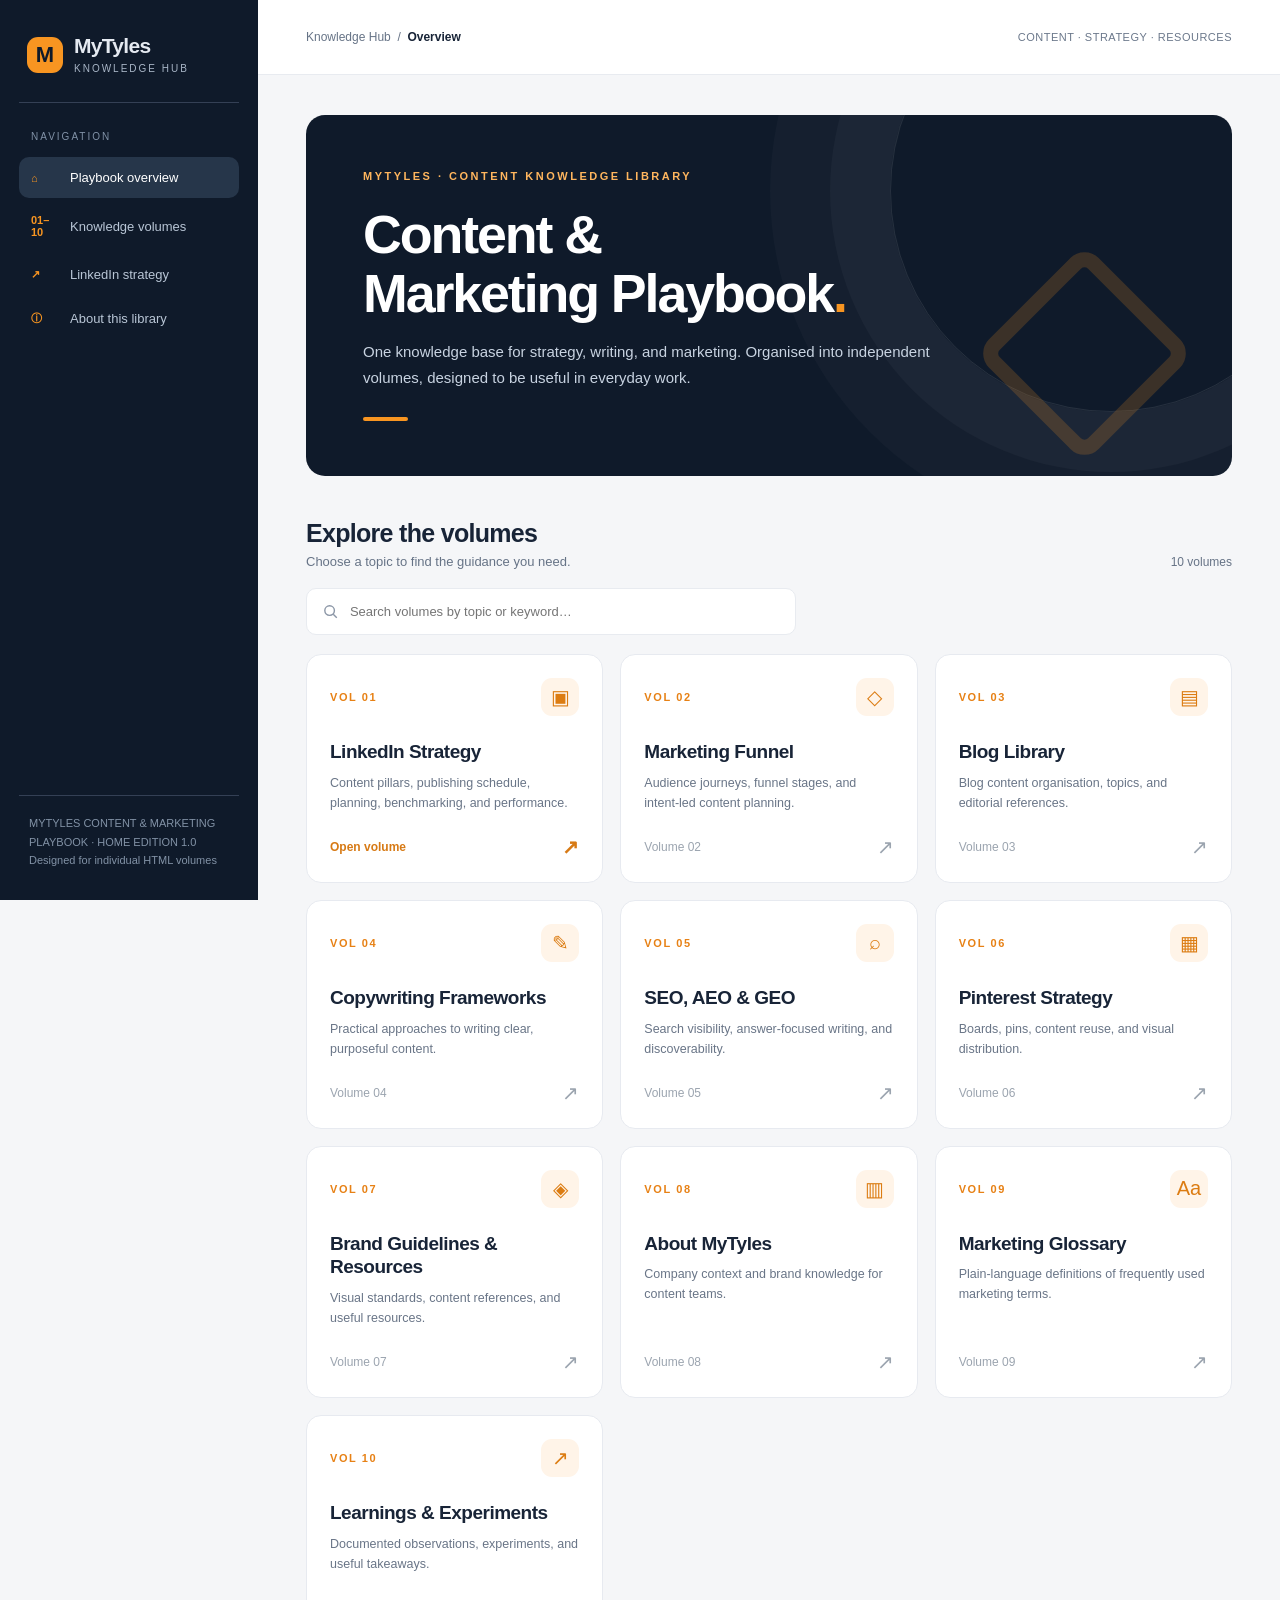
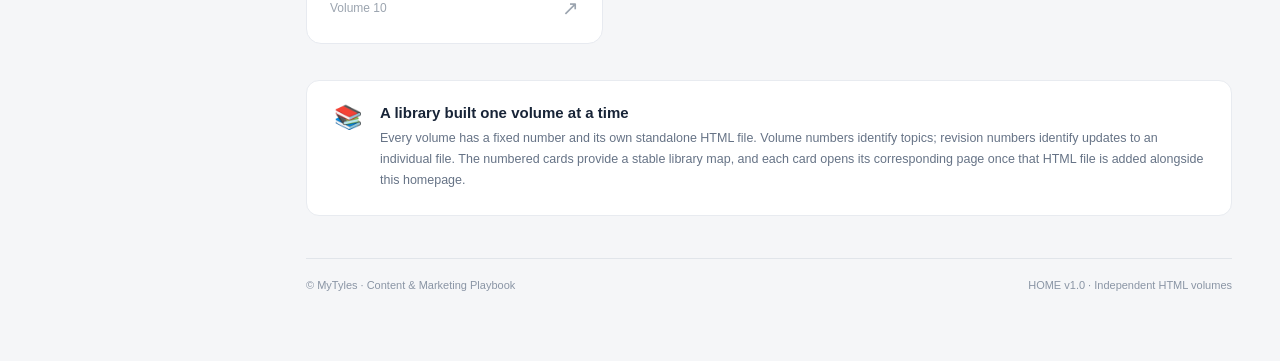
==== index.html @ 588fc7fc "Add MyTyles Playbook homepage" ====
<!doctype html>
<html lang="en"><head><meta charset="utf-8"><meta name="viewport" content="width=device-width,initial-scale=1"><meta name="theme-color" content="#0F1A2A"><title>MyTyles | Content & Marketing Playbook</title><style>
:root{--navy:#0f1a2a;--navy2:#17283d;--orange:#f89521;--ink:#182437;--muted:#667386;--line:#e8ebf0;--bg:#f5f6f8}*{box-sizing:border-box}html{scroll-behavior:smooth}body{margin:0;background:var(--bg);color:var(--ink);font-family:'Outfit','Montserrat',Inter,'Segoe UI',Arial,sans-serif}button,input{font:inherit}a{color:inherit;text-decoration:none}.shell{display:grid;grid-template-columns:258px minmax(0,1fr);min-height:100vh}.side{background:var(--navy);color:#e5eaf1;padding:30px 19px;position:sticky;top:0;height:100vh;display:flex;flex-direction:column}.brand{display:flex;gap:11px;align-items:center;padding:4px 8px 26px;border-bottom:1px solid #344055}.brandmark{width:36px;height:36px;border-radius:11px;background:var(--orange);display:grid;place-items:center;color:var(--navy);font-weight:900;font-size:22px}.brand strong{display:block;font-size:21px;letter-spacing:-.7px}.brand small{font-size:10px;color:#a8b5c6;letter-spacing:2px}.navlabel{font-size:10px;color:#8192a7;letter-spacing:2px;margin:28px 12px 12px;text-transform:uppercase}.nav a{display:flex;align-items:center;gap:11px;border-radius:10px;padding:13px 12px;color:#b9c6d6;font-size:13px;margin:3px 0}.nav a:hover,.nav a.active{background:#26364a;color:#fff}.nav .num{color:var(--orange);font-weight:800;font-size:11px;width:28px}.foot{margin-top:auto;padding:18px 10px 0;border-top:1px solid #344055;color:#8292a6;font-size:11px;line-height:1.7}.main{min-width:0}.top{height:75px;background:white;border-bottom:1px solid var(--line);display:flex;align-items:center;justify-content:space-between;padding:0 48px;gap:15px}.crumb{font-size:12px;color:var(--muted)}.crumb b{color:var(--ink)}.topright{font-size:11px;color:#6b788b;letter-spacing:.5px}.content{max-width:1300px;margin:auto;padding:40px 48px 70px}.hero{background:var(--navy);color:white;border-radius:19px;padding:55px 57px;position:relative;overflow:hidden;min-height:320px}.hero:before{content:"";position:absolute;width:440px;height:440px;border:1px solid #ffffff19;border-radius:50%;right:-100px;top:-145px;box-shadow:0 0 0 60px #ffffff08,0 0 0 120px #ffffff06}.hero:after{content:"";position:absolute;right:70px;bottom:45px;width:125px;height:125px;border:15px solid #f8952130;transform:rotate(45deg);border-radius:20px}.eyebrow{font-size:11px;letter-spacing:2.5px;color:#ffb65e;font-weight:750}.hero h1{font-size:clamp(35px,4.2vw,57px);letter-spacing:-2.1px;line-height:1.09;max-width:670px;margin:23px 0 17px;font-weight:750;position:relative;z-index:1}.hero p{color:#c8d3e1;font-size:15px;line-height:1.7;max-width:580px;margin:0;position:relative;z-index:1}.herobar{width:45px;height:4px;background:var(--orange);border-radius:3px;margin-top:27px}.sectionhead{display:flex;justify-content:space-between;align-items:end;gap:20px;margin:43px 0 19px}.sectionhead h2{font-size:25px;letter-spacing:-.7px;margin:0 0 6px}.sectionhead p{font-size:13px;color:var(--muted);margin:0}.count{font-size:12px;color:var(--muted);white-space:nowrap}.toolbar{display:flex;align-items:center;gap:12px;margin-bottom:19px}.search{display:flex;align-items:center;gap:11px;background:white;border:1px solid var(--line);border-radius:10px;padding:0 15px;max-width:490px;flex:1}.search svg{width:18px;color:#8b96a6}.search input{border:0;outline:0;width:100%;padding:15px 0;background:transparent;font-size:13px}.clear{border:0;background:none;color:#6a7585;cursor:pointer;padding:8px}.grid{display:grid;grid-template-columns:repeat(3,minmax(0,1fr));gap:17px}.tile{background:#fff;border:1px solid #e7eaf0;border-radius:15px;padding:23px;min-height:205px;display:flex;flex-direction:column;transition:transform .18s,border-color .18s,box-shadow .18s}.tile.available:hover{transform:translateY(-4px);border-color:#f8ba76;box-shadow:0 12px 30px #17283d13}.tile-top{display:flex;align-items:center;justify-content:space-between}.vol{color:#e78115;font-size:11px;letter-spacing:1.6px;font-weight:800}.glyph{width:38px;height:38px;border-radius:11px;background:#fff4e8;display:grid;place-items:center;color:#dc7c12;font-size:20px}.tile h3{font-size:19px;line-height:1.25;letter-spacing:-.5px;margin:24px 0 9px}.tile p{font-size:12.5px;color:#697587;line-height:1.6;margin:0 0 22px}.tile-bottom{margin-top:auto;display:flex;align-items:center;justify-content:space-between;color:#d77a15;font-size:12px;font-weight:700}.tile:not(.available) .tile-bottom{color:#9ba4af;font-weight:500}.tile:not(.available){cursor:default}.tile:focus-visible,.nav a:focus-visible{outline:3px solid var(--orange);outline-offset:3px}.tile-bottom span:last-child{font-size:20px}.empty{padding:36px;text-align:center;color:var(--muted);display:none}.note{margin-top:36px;background:#fff;border:1px solid var(--line);border-radius:13px;padding:23px 27px;display:flex;gap:17px;align-items:start}.noteicon{font-size:23px}.note h3{font-size:15px;margin:0 0 7px}.note p{font-size:12.5px;line-height:1.7;color:var(--muted);margin:0}.bottom{margin-top:42px;padding-top:20px;border-top:1px solid #e1e5ea;display:flex;justify-content:space-between;gap:15px;color:#8a95a5;font-size:11px}.mobiletop{display:none}@media(max-width:1050px){.grid{grid-template-columns:repeat(2,minmax(0,1fr))}.content{padding:30px}.top{padding:0 30px}}@media(max-width:720px){.shell{display:block}.side{display:none}.mobiletop{display:flex;align-items:center;gap:10px;background:var(--navy);color:#fff;padding:14px 20px}.mobiletop .brandmark{width:29px;height:29px;font-size:18px}.top{height:54px;padding:0 20px}.content{padding:20px 16px 45px}.hero{padding:34px 25px;min-height:285px}.hero h1{font-size:38px}.hero:after{right:-15px;bottom:-10px}.grid{grid-template-columns:1fr}.tile{min-height:180px}.sectionhead{margin-top:32px}.bottom{flex-direction:column}.topright{display:none}}
</style></head><body><div class="shell"><aside class="side"><div class="brand"><div class="brandmark">M</div><div><strong>MyTyles</strong><small>KNOWLEDGE HUB</small></div></div><div class="navlabel">Navigation</div><nav class="nav"><a class="active" href="index.html"><span class="num">⌂</span>Playbook overview</a><a href="#volumes"><span class="num">01–10</span>Knowledge volumes</a><a href="VOL-01_LinkedIn-Strategy.html"><span class="num">↗</span>LinkedIn strategy</a><a href="#about"><span class="num">ⓘ</span>About this library</a></nav><div class="foot">MYTYLES CONTENT & MARKETING<br>PLAYBOOK · HOME EDITION 1.0<br>Designed for individual HTML volumes</div></aside><main class="main"><div class="mobiletop"><div class="brandmark">M</div><strong>MyTyles <span style="font-weight:400;color:#aab6c5">/ Playbook</span></strong></div><header class="top"><div class="crumb">Knowledge Hub &nbsp;/&nbsp; <b>Overview</b></div><div class="topright">CONTENT · STRATEGY · RESOURCES</div></header><div class="content"><section class="hero"><div class="eyebrow">MYTYLES · CONTENT KNOWLEDGE LIBRARY</div><h1>Content &<br>Marketing Playbook<span style="color:var(--orange)">.</span></h1><p>One knowledge base for strategy, writing, and marketing. Organised into independent volumes, designed to be useful in everyday work.</p><div class="herobar"></div></section><section id="volumes"><div class="sectionhead"><div><h2>Explore the volumes</h2><p>Choose a topic to find the guidance you need.</p></div><div class="count" id="counter">10 volumes</div></div><div class="toolbar"><label class="search"><svg viewBox="0 0 24 24" fill="none" stroke="currentColor" stroke-width="2"><circle cx="10.8" cy="10.8" r="6.8"/><path d="m16 16 5 5"/></svg><input id="search" type="search" placeholder="Search volumes by topic or keyword…" aria-label="Search volumes"><button class="clear" id="clear" aria-label="Clear search" hidden>×</button></label></div><div class="grid" id="grid">
<a class="tile available" href="VOL-01_LinkedIn-Strategy.html" data-search="linkedin strategy social media content pillars calendar publishing competitor benchmarking performance"><div class="tile-top"><span class="vol">VOL 01</span><span class="glyph">▣</span></div><h3>LinkedIn Strategy</h3><p>Content pillars, publishing schedule, planning, benchmarking, and performance.</p><div class="tile-bottom"><span>Open volume</span><span>↗</span></div></a>
<article class="tile" data-search="marketing funnel tofu mofu bofu awareness consideration conversion search intent"><div class="tile-top"><span class="vol">VOL 02</span><span class="glyph">◇</span></div><h3>Marketing Funnel</h3><p>Audience journeys, funnel stages, and intent-led content planning.</p><div class="tile-bottom"><span>Volume 02</span><span>↗</span></div></article>
<article class="tile" data-search="blog library articles topics content classification editorial"><div class="tile-top"><span class="vol">VOL 03</span><span class="glyph">▤</span></div><h3>Blog Library</h3><p>Blog content organisation, topics, and editorial references.</p><div class="tile-bottom"><span>Volume 03</span><span>↗</span></div></article>
<article class="tile" data-search="copywriting frameworks writing captions hooks cta structure"><div class="tile-top"><span class="vol">VOL 04</span><span class="glyph">✎</span></div><h3>Copywriting Frameworks</h3><p>Practical approaches to writing clear, purposeful content.</p><div class="tile-bottom"><span>Volume 04</span><span>↗</span></div></article>
<article class="tile" data-search="seo aeo geo search optimisation answer engines generative search"><div class="tile-top"><span class="vol">VOL 05</span><span class="glyph">⌕</span></div><h3>SEO, AEO & GEO</h3><p>Search visibility, answer-focused writing, and discoverability.</p><div class="tile-bottom"><span>Volume 05</span><span>↗</span></div></article>
<article class="tile" data-search="pinterest strategy boards pins visual content distribution"><div class="tile-top"><span class="vol">VOL 06</span><span class="glyph">▦</span></div><h3>Pinterest Strategy</h3><p>Boards, pins, content reuse, and visual distribution.</p><div class="tile-bottom"><span>Volume 06</span><span>↗</span></div></article>
<article class="tile" data-search="brand guidelines resources colours typography assets visuals"><div class="tile-top"><span class="vol">VOL 07</span><span class="glyph">◈</span></div><h3>Brand Guidelines & Resources</h3><p>Visual standards, content references, and useful resources.</p><div class="tile-bottom"><span>Volume 07</span><span>↗</span></div></article>
<article class="tile" data-search="about mytyles company products mission experience centre"><div class="tile-top"><span class="vol">VOL 08</span><span class="glyph">▥</span></div><h3>About MyTyles</h3><p>Company context and brand knowledge for content teams.</p><div class="tile-bottom"><span>Volume 08</span><span>↗</span></div></article>
<article class="tile" data-search="marketing glossary terminology definitions terms"><div class="tile-top"><span class="vol">VOL 09</span><span class="glyph">Aa</span></div><h3>Marketing Glossary</h3><p>Plain-language definitions of frequently used marketing terms.</p><div class="tile-bottom"><span>Volume 09</span><span>↗</span></div></article>
<article class="tile" data-search="learnings experiments tests results insights iterations"><div class="tile-top"><span class="vol">VOL 10</span><span class="glyph">↗</span></div><h3>Learnings & Experiments</h3><p>Documented observations, experiments, and useful takeaways.</p><div class="tile-bottom"><span>Volume 10</span><span>↗</span></div></article>
</div><div class="empty" id="empty">No volumes match that search. Try another keyword.</div></section><section id="about" class="note"><div class="noteicon">📚</div><div><h3>A library built one volume at a time</h3><p>Every volume has a fixed number and its own standalone HTML file. Volume numbers identify topics; revision numbers identify updates to an individual file. The numbered cards provide a stable library map, and each card opens its corresponding page once that HTML file is added alongside this homepage.</p></div></section><footer class="bottom"><span>© MyTyles · Content & Marketing Playbook</span><span>HOME v1.0 · Independent HTML volumes</span></footer></div></main></div><script>const input=document.getElementById('search'),cards=[...document.querySelectorAll('.tile')],counter=document.getElementById('counter'),empty=document.getElementById('empty'),clear=document.getElementById('clear');function filter(){let q=input.value.trim().toLowerCase(),n=0;cards.forEach(c=>{let match=(c.textContent+' '+c.dataset.search).toLowerCase().includes(q);c.hidden=!match;if(match)n++});counter.textContent=n+' '+(n===1?'volume':'volumes');empty.style.display=n?'none':'block';clear.hidden=!q}input.addEventListener('input',filter);clear.addEventListener('click',()=>{input.value='';filter();input.focus()});filter();</script></body></html>
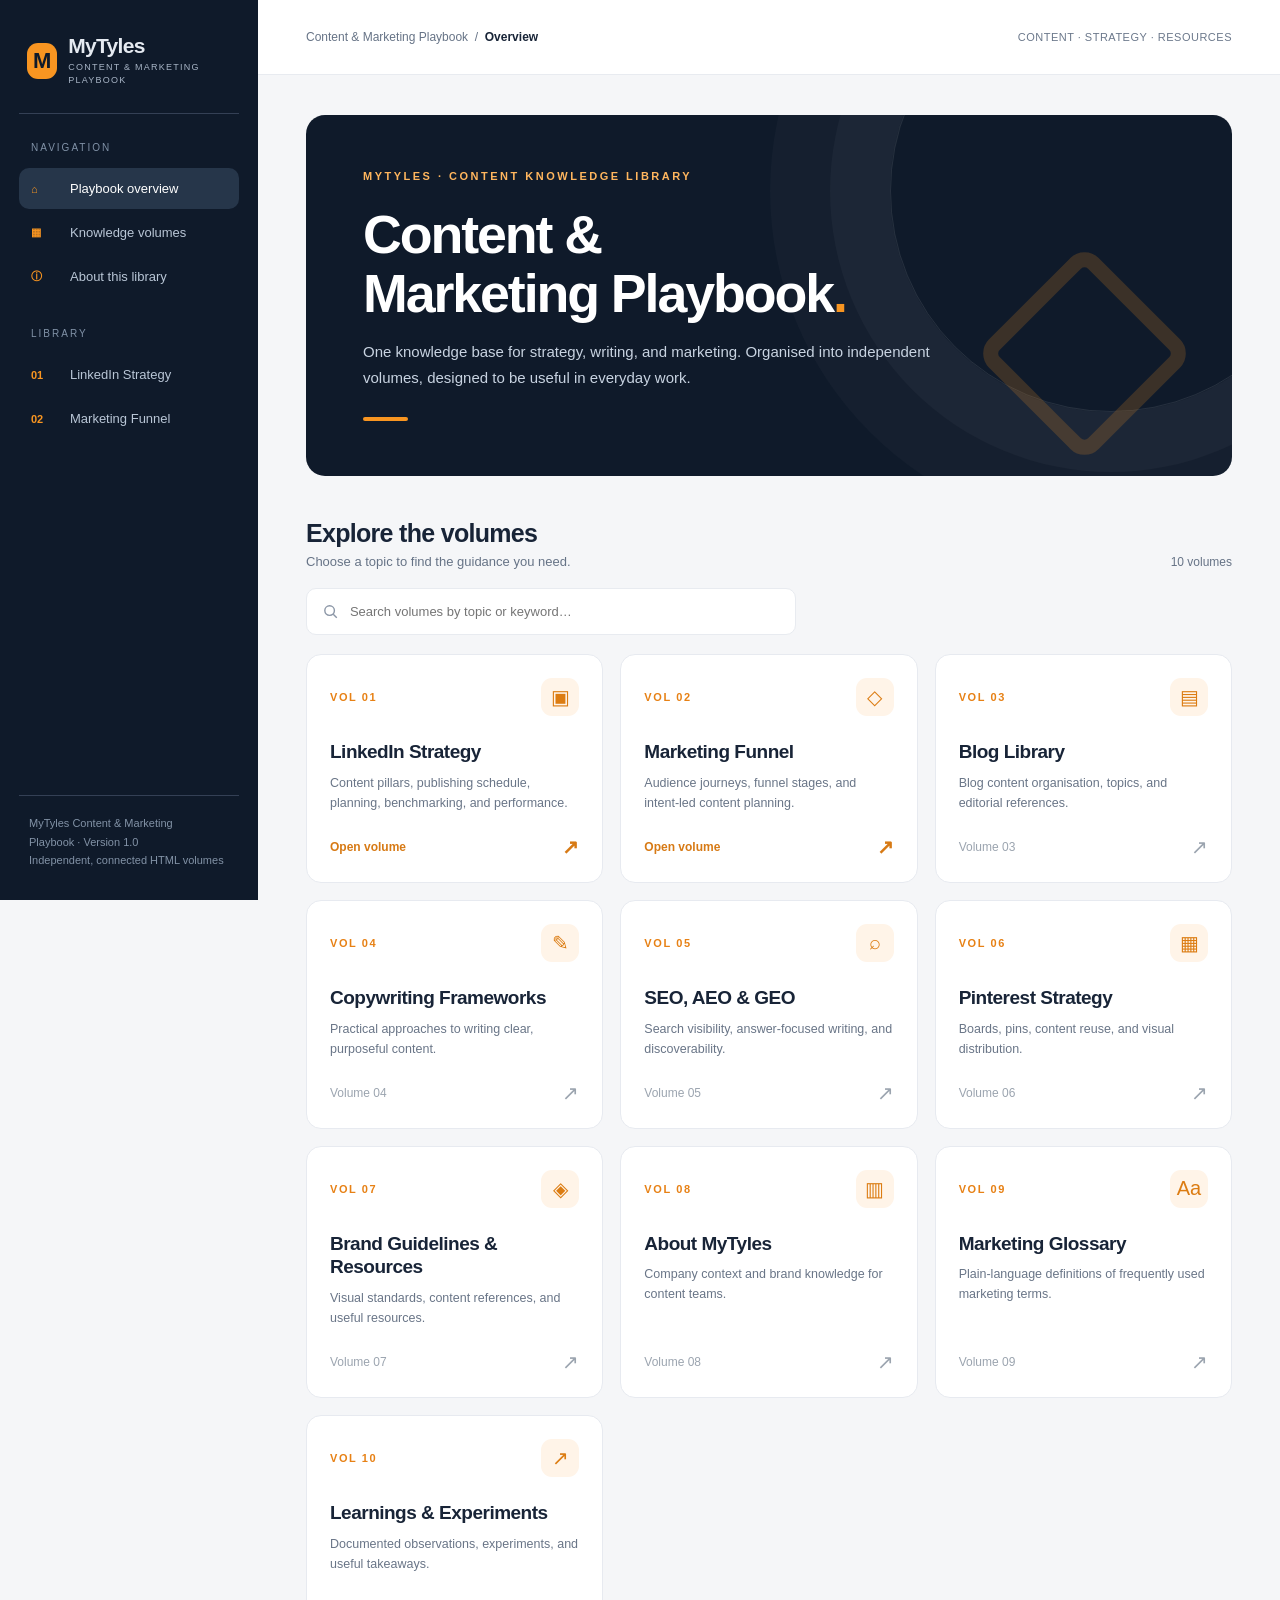
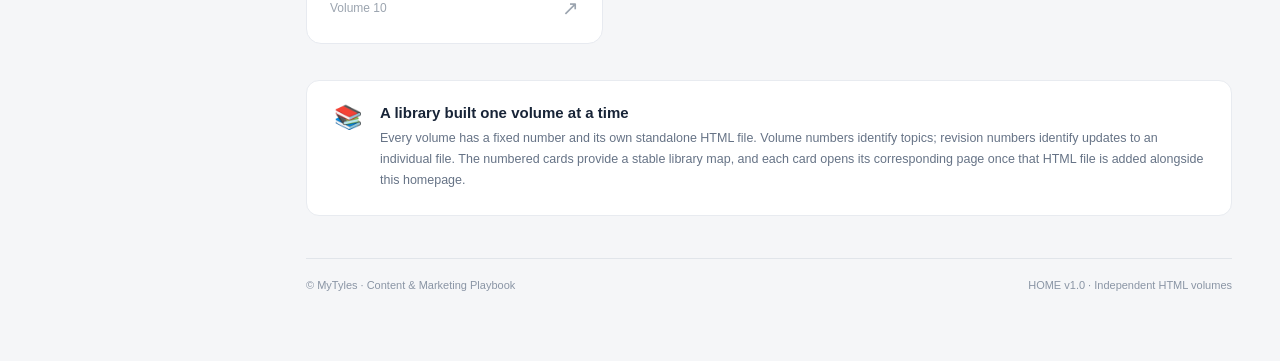
==== commit 114b5f83: "Update MyTyles homepage navigation and volume links" ====
--- a/index.html
+++ b/index.html
@@ -1,15 +1,16 @@
-<!doctype html>
-<html lang="en"><head><meta charset="utf-8"><meta name="viewport" content="width=device-width,initial-scale=1"><meta name="theme-color" content="#0F1A2A"><title>MyTyles | Content & Marketing Playbook</title><style>
-:root{--navy:#0f1a2a;--navy2:#17283d;--orange:#f89521;--ink:#182437;--muted:#667386;--line:#e8ebf0;--bg:#f5f6f8}*{box-sizing:border-box}html{scroll-behavior:smooth}body{margin:0;background:var(--bg);color:var(--ink);font-family:'Outfit','Montserrat',Inter,'Segoe UI',Arial,sans-serif}button,input{font:inherit}a{color:inherit;text-decoration:none}.shell{display:grid;grid-template-columns:258px minmax(0,1fr);min-height:100vh}.side{background:var(--navy);color:#e5eaf1;padding:30px 19px;position:sticky;top:0;height:100vh;display:flex;flex-direction:column}.brand{display:flex;gap:11px;align-items:center;padding:4px 8px 26px;border-bottom:1px solid #344055}.brandmark{width:36px;height:36px;border-radius:11px;background:var(--orange);display:grid;place-items:center;color:var(--navy);font-weight:900;font-size:22px}.brand strong{display:block;font-size:21px;letter-spacing:-.7px}.brand small{font-size:10px;color:#a8b5c6;letter-spacing:2px}.navlabel{font-size:10px;color:#8192a7;letter-spacing:2px;margin:28px 12px 12px;text-transform:uppercase}.nav a{display:flex;align-items:center;gap:11px;border-radius:10px;padding:13px 12px;color:#b9c6d6;font-size:13px;margin:3px 0}.nav a:hover,.nav a.active{background:#26364a;color:#fff}.nav .num{color:var(--orange);font-weight:800;font-size:11px;width:28px}.foot{margin-top:auto;padding:18px 10px 0;border-top:1px solid #344055;color:#8292a6;font-size:11px;line-height:1.7}.main{min-width:0}.top{height:75px;background:white;border-bottom:1px solid var(--line);display:flex;align-items:center;justify-content:space-between;padding:0 48px;gap:15px}.crumb{font-size:12px;color:var(--muted)}.crumb b{color:var(--ink)}.topright{font-size:11px;color:#6b788b;letter-spacing:.5px}.content{max-width:1300px;margin:auto;padding:40px 48px 70px}.hero{background:var(--navy);color:white;border-radius:19px;padding:55px 57px;position:relative;overflow:hidden;min-height:320px}.hero:before{content:"";position:absolute;width:440px;height:440px;border:1px solid #ffffff19;border-radius:50%;right:-100px;top:-145px;box-shadow:0 0 0 60px #ffffff08,0 0 0 120px #ffffff06}.hero:after{content:"";position:absolute;right:70px;bottom:45px;width:125px;height:125px;border:15px solid #f8952130;transform:rotate(45deg);border-radius:20px}.eyebrow{font-size:11px;letter-spacing:2.5px;color:#ffb65e;font-weight:750}.hero h1{font-size:clamp(35px,4.2vw,57px);letter-spacing:-2.1px;line-height:1.09;max-width:670px;margin:23px 0 17px;font-weight:750;position:relative;z-index:1}.hero p{color:#c8d3e1;font-size:15px;line-height:1.7;max-width:580px;margin:0;position:relative;z-index:1}.herobar{width:45px;height:4px;background:var(--orange);border-radius:3px;margin-top:27px}.sectionhead{display:flex;justify-content:space-between;align-items:end;gap:20px;margin:43px 0 19px}.sectionhead h2{font-size:25px;letter-spacing:-.7px;margin:0 0 6px}.sectionhead p{font-size:13px;color:var(--muted);margin:0}.count{font-size:12px;color:var(--muted);white-space:nowrap}.toolbar{display:flex;align-items:center;gap:12px;margin-bottom:19px}.search{display:flex;align-items:center;gap:11px;background:white;border:1px solid var(--line);border-radius:10px;padding:0 15px;max-width:490px;flex:1}.search svg{width:18px;color:#8b96a6}.search input{border:0;outline:0;width:100%;padding:15px 0;background:transparent;font-size:13px}.clear{border:0;background:none;color:#6a7585;cursor:pointer;padding:8px}.grid{display:grid;grid-template-columns:repeat(3,minmax(0,1fr));gap:17px}.tile{background:#fff;border:1px solid #e7eaf0;border-radius:15px;padding:23px;min-height:205px;display:flex;flex-direction:column;transition:transform .18s,border-color .18s,box-shadow .18s}.tile.available:hover{transform:translateY(-4px);border-color:#f8ba76;box-shadow:0 12px 30px #17283d13}.tile-top{display:flex;align-items:center;justify-content:space-between}.vol{color:#e78115;font-size:11px;letter-spacing:1.6px;font-weight:800}.glyph{width:38px;height:38px;border-radius:11px;background:#fff4e8;display:grid;place-items:center;color:#dc7c12;font-size:20px}.tile h3{font-size:19px;line-height:1.25;letter-spacing:-.5px;margin:24px 0 9px}.tile p{font-size:12.5px;color:#697587;line-height:1.6;margin:0 0 22px}.tile-bottom{margin-top:auto;display:flex;align-items:center;justify-content:space-between;color:#d77a15;font-size:12px;font-weight:700}.tile:not(.available) .tile-bottom{color:#9ba4af;font-weight:500}.tile:not(.available){cursor:default}.tile:focus-visible,.nav a:focus-visible{outline:3px solid var(--orange);outline-offset:3px}.tile-bottom span:last-child{font-size:20px}.empty{padding:36px;text-align:center;color:var(--muted);display:none}.note{margin-top:36px;background:#fff;border:1px solid var(--line);border-radius:13px;padding:23px 27px;display:flex;gap:17px;align-items:start}.noteicon{font-size:23px}.note h3{font-size:15px;margin:0 0 7px}.note p{font-size:12.5px;line-height:1.7;color:var(--muted);margin:0}.bottom{margin-top:42px;padding-top:20px;border-top:1px solid #e1e5ea;display:flex;justify-content:space-between;gap:15px;color:#8a95a5;font-size:11px}.mobiletop{display:none}@media(max-width:1050px){.grid{grid-template-columns:repeat(2,minmax(0,1fr))}.content{padding:30px}.top{padding:0 30px}}@media(max-width:720px){.shell{display:block}.side{display:none}.mobiletop{display:flex;align-items:center;gap:10px;background:var(--navy);color:#fff;padding:14px 20px}.mobiletop .brandmark{width:29px;height:29px;font-size:18px}.top{height:54px;padding:0 20px}.content{padding:20px 16px 45px}.hero{padding:34px 25px;min-height:285px}.hero h1{font-size:38px}.hero:after{right:-15px;bottom:-10px}.grid{grid-template-columns:1fr}.tile{min-height:180px}.sectionhead{margin-top:32px}.bottom{flex-direction:column}.topright{display:none}}
-</style></head><body><div class="shell"><aside class="side"><div class="brand"><div class="brandmark">M</div><div><strong>MyTyles</strong><small>KNOWLEDGE HUB</small></div></div><div class="navlabel">Navigation</div><nav class="nav"><a class="active" href="index.html"><span class="num">⌂</span>Playbook overview</a><a href="#volumes"><span class="num">01–10</span>Knowledge volumes</a><a href="VOL-01_LinkedIn-Strategy.html"><span class="num">↗</span>LinkedIn strategy</a><a href="#about"><span class="num">ⓘ</span>About this library</a></nav><div class="foot">MYTYLES CONTENT & MARKETING<br>PLAYBOOK · HOME EDITION 1.0<br>Designed for individual HTML volumes</div></aside><main class="main"><div class="mobiletop"><div class="brandmark">M</div><strong>MyTyles <span style="font-weight:400;color:#aab6c5">/ Playbook</span></strong></div><header class="top"><div class="crumb">Knowledge Hub &nbsp;/&nbsp; <b>Overview</b></div><div class="topright">CONTENT · STRATEGY · RESOURCES</div></header><div class="content"><section class="hero"><div class="eyebrow">MYTYLES · CONTENT KNOWLEDGE LIBRARY</div><h1>Content &<br>Marketing Playbook<span style="color:var(--orange)">.</span></h1><p>One knowledge base for strategy, writing, and marketing. Organised into independent volumes, designed to be useful in everyday work.</p><div class="herobar"></div></section><section id="volumes"><div class="sectionhead"><div><h2>Explore the volumes</h2><p>Choose a topic to find the guidance you need.</p></div><div class="count" id="counter">10 volumes</div></div><div class="toolbar"><label class="search"><svg viewBox="0 0 24 24" fill="none" stroke="currentColor" stroke-width="2"><circle cx="10.8" cy="10.8" r="6.8"/><path d="m16 16 5 5"/></svg><input id="search" type="search" placeholder="Search volumes by topic or keyword…" aria-label="Search volumes"><button class="clear" id="clear" aria-label="Clear search" hidden>×</button></label></div><div class="grid" id="grid">
-<a class="tile available" href="VOL-01_LinkedIn-Strategy.html" data-search="linkedin strategy social media content pillars calendar publishing competitor benchmarking performance"><div class="tile-top"><span class="vol">VOL 01</span><span class="glyph">▣</span></div><h3>LinkedIn Strategy</h3><p>Content pillars, publishing schedule, planning, benchmarking, and performance.</p><div class="tile-bottom"><span>Open volume</span><span>↗</span></div></a>
-<article class="tile" data-search="marketing funnel tofu mofu bofu awareness consideration conversion search intent"><div class="tile-top"><span class="vol">VOL 02</span><span class="glyph">◇</span></div><h3>Marketing Funnel</h3><p>Audience journeys, funnel stages, and intent-led content planning.</p><div class="tile-bottom"><span>Volume 02</span><span>↗</span></div></article>
+<!DOCTYPE html>
+
+<html lang="en"><head><meta charset="utf-8"/><meta content="width=device-width,initial-scale=1" name="viewport"/><meta content="#0F1A2A" name="theme-color"/><title>MyTyles | Content &amp; Marketing Playbook</title><style>
+:root{--navy:#0f1a2a;--navy2:#17283d;--orange:#f89521;--ink:#182437;--muted:#667386;--line:#e8ebf0;--bg:#f5f6f8}*{box-sizing:border-box}html{scroll-behavior:smooth}body{margin:0;background:var(--bg);color:var(--ink);font-family:'Outfit','Montserrat',Inter,'Segoe UI',Arial,sans-serif}button,input{font:inherit}a{color:inherit;text-decoration:none}.shell{display:grid;grid-template-columns:258px minmax(0,1fr);min-height:100vh}.side{background:var(--navy);color:#e5eaf1;padding:30px 19px;position:sticky;top:0;height:100vh;display:flex;flex-direction:column}.brand{display:flex;gap:11px;align-items:center;padding:4px 8px 26px;border-bottom:1px solid #344055}.brandmark{width:36px;height:36px;border-radius:11px;background:var(--orange);display:grid;place-items:center;color:var(--navy);font-weight:900;font-size:22px}.brand strong{display:block;font-size:21px;letter-spacing:-.7px}.brand small{font-size:9px;color:#a8b5c6;letter-spacing:1.25px;line-height:1.45;display:block;margin-top:3px}.navlabel{font-size:10px;color:#8192a7;letter-spacing:2px;margin:28px 12px 12px;text-transform:uppercase}.nav a{display:flex;align-items:center;gap:11px;border-radius:10px;padding:13px 12px;color:#b9c6d6;font-size:13px;margin:3px 0}.nav a:hover,.nav a.active{background:#26364a;color:#fff}.nav .num{color:var(--orange);font-weight:800;font-size:11px;width:28px}.foot{margin-top:auto;padding:18px 10px 0;border-top:1px solid #344055;color:#8292a6;font-size:11px;line-height:1.7}.main{min-width:0}.top{height:75px;background:white;border-bottom:1px solid var(--line);display:flex;align-items:center;justify-content:space-between;padding:0 48px;gap:15px}.crumb{font-size:12px;color:var(--muted)}.crumb b{color:var(--ink)}.topright{font-size:11px;color:#6b788b;letter-spacing:.5px}.content{max-width:1300px;margin:auto;padding:40px 48px 70px}.hero{background:var(--navy);color:white;border-radius:19px;padding:55px 57px;position:relative;overflow:hidden;min-height:320px}.hero:before{content:"";position:absolute;width:440px;height:440px;border:1px solid #ffffff19;border-radius:50%;right:-100px;top:-145px;box-shadow:0 0 0 60px #ffffff08,0 0 0 120px #ffffff06}.hero:after{content:"";position:absolute;right:70px;bottom:45px;width:125px;height:125px;border:15px solid #f8952130;transform:rotate(45deg);border-radius:20px}.eyebrow{font-size:11px;letter-spacing:2.5px;color:#ffb65e;font-weight:750}.hero h1{font-size:clamp(35px,4.2vw,57px);letter-spacing:-2.1px;line-height:1.09;max-width:670px;margin:23px 0 17px;font-weight:750;position:relative;z-index:1}.hero p{color:#c8d3e1;font-size:15px;line-height:1.7;max-width:580px;margin:0;position:relative;z-index:1}.herobar{width:45px;height:4px;background:var(--orange);border-radius:3px;margin-top:27px}.sectionhead{display:flex;justify-content:space-between;align-items:end;gap:20px;margin:43px 0 19px}.sectionhead h2{font-size:25px;letter-spacing:-.7px;margin:0 0 6px}.sectionhead p{font-size:13px;color:var(--muted);margin:0}.count{font-size:12px;color:var(--muted);white-space:nowrap}.toolbar{display:flex;align-items:center;gap:12px;margin-bottom:19px}.search{display:flex;align-items:center;gap:11px;background:white;border:1px solid var(--line);border-radius:10px;padding:0 15px;max-width:490px;flex:1}.search svg{width:18px;color:#8b96a6}.search input{border:0;outline:0;width:100%;padding:15px 0;background:transparent;font-size:13px}.clear{border:0;background:none;color:#6a7585;cursor:pointer;padding:8px}.grid{display:grid;grid-template-columns:repeat(3,minmax(0,1fr));gap:17px}.tile{background:#fff;border:1px solid #e7eaf0;border-radius:15px;padding:23px;min-height:205px;display:flex;flex-direction:column;transition:transform .18s,border-color .18s,box-shadow .18s}.tile.available:hover{transform:translateY(-4px);border-color:#f8ba76;box-shadow:0 12px 30px #17283d13}.tile-top{display:flex;align-items:center;justify-content:space-between}.vol{color:#e78115;font-size:11px;letter-spacing:1.6px;font-weight:800}.glyph{width:38px;height:38px;border-radius:11px;background:#fff4e8;display:grid;place-items:center;color:#dc7c12;font-size:20px}.tile h3{font-size:19px;line-height:1.25;letter-spacing:-.5px;margin:24px 0 9px}.tile p{font-size:12.5px;color:#697587;line-height:1.6;margin:0 0 22px}.tile-bottom{margin-top:auto;display:flex;align-items:center;justify-content:space-between;color:#d77a15;font-size:12px;font-weight:700}.tile:not(.available) .tile-bottom{color:#9ba4af;font-weight:500}.tile:not(.available){cursor:default}.tile:focus-visible,.nav a:focus-visible{outline:3px solid var(--orange);outline-offset:3px}.tile-bottom span:last-child{font-size:20px}.empty{padding:36px;text-align:center;color:var(--muted);display:none}.note{margin-top:36px;background:#fff;border:1px solid var(--line);border-radius:13px;padding:23px 27px;display:flex;gap:17px;align-items:start}.noteicon{font-size:23px}.note h3{font-size:15px;margin:0 0 7px}.note p{font-size:12.5px;line-height:1.7;color:var(--muted);margin:0}.bottom{margin-top:42px;padding-top:20px;border-top:1px solid #e1e5ea;display:flex;justify-content:space-between;gap:15px;color:#8a95a5;font-size:11px}.mobiletop{display:none}@media(max-width:1050px){.grid{grid-template-columns:repeat(2,minmax(0,1fr))}.content{padding:30px}.top{padding:0 30px}}@media(max-width:720px){.shell{display:block}.side{display:none}.mobiletop{display:flex;align-items:center;gap:10px;background:var(--navy);color:#fff;padding:14px 20px}.mobiletop .brandmark{width:29px;height:29px;font-size:18px}.top{height:54px;padding:0 20px}.content{padding:20px 16px 45px}.hero{padding:34px 25px;min-height:285px}.hero h1{font-size:38px}.hero:after{right:-15px;bottom:-10px}.grid{grid-template-columns:1fr}.tile{min-height:180px}.sectionhead{margin-top:32px}.bottom{flex-direction:column}.topright{display:none}}
+</style></head><body><div class="shell"><aside class="side"><div class="brand"><div class="brandmark">M</div><div><strong>MyTyles</strong><small>CONTENT &amp; MARKETING PLAYBOOK</small></div></div><div class="navlabel">Navigation</div><nav class="nav"><a class="active" href="index.html"><span class="num">⌂</span>Playbook overview</a><a href="#volumes"><span class="num">▦</span>Knowledge volumes</a><a href="#about"><span class="num">ⓘ</span>About this library</a></nav><div class="navlabel">Library</div><nav class="nav" aria-label="Available volumes"><a href="VOL-01_LinkedIn-Strategy.html"><span class="num">01</span>LinkedIn Strategy</a><a href="VOL-02_Marketing-Funnel.html"><span class="num">02</span>Marketing Funnel</a></nav><div class="foot">MyTyles Content &amp; Marketing<br/>Playbook · Version 1.0<br/>Independent, connected HTML volumes</div></aside><main class="main"><div class="mobiletop"><div class="brandmark">M</div><strong>MyTyles <span style="font-weight:400;color:#aab6c5">/ Playbook</span></strong></div><header class="top"><div class="crumb">Content &amp; Marketing Playbook  /  <b>Overview</b></div><div class="topright">CONTENT · STRATEGY · RESOURCES</div></header><div class="content"><section class="hero"><div class="eyebrow">MYTYLES · CONTENT KNOWLEDGE LIBRARY</div><h1>Content &amp;<br/>Marketing Playbook<span style="color:var(--orange)">.</span></h1><p>One knowledge base for strategy, writing, and marketing. Organised into independent volumes, designed to be useful in everyday work.</p><div class="herobar"></div></section><section id="volumes"><div class="sectionhead"><div><h2>Explore the volumes</h2><p>Choose a topic to find the guidance you need.</p></div><div class="count" id="counter">10 volumes</div></div><div class="toolbar"><label class="search"><svg fill="none" stroke="currentColor" stroke-width="2" viewbox="0 0 24 24"><circle cx="10.8" cy="10.8" r="6.8"></circle><path d="m16 16 5 5"></path></svg><input aria-label="Search volumes" id="search" placeholder="Search volumes by topic or keyword…" type="search"/><button aria-label="Clear search" class="clear" hidden="" id="clear">×</button></label></div><div class="grid" id="grid">
+<a class="tile available" data-search="linkedin strategy social media content pillars calendar publishing competitor benchmarking performance" href="VOL-01_LinkedIn-Strategy.html"><div class="tile-top"><span class="vol">VOL 01</span><span class="glyph">▣</span></div><h3>LinkedIn Strategy</h3><p>Content pillars, publishing schedule, planning, benchmarking, and performance.</p><div class="tile-bottom"><span>Open volume</span><span>↗</span></div></a>
+<a aria-label="Open VOL 02 Marketing Funnel" class="tile available" data-search="marketing funnel tofu mofu bofu awareness consideration conversion search intent" href="VOL-02_Marketing-Funnel.html"><div class="tile-top"><span class="vol">VOL 02</span><span class="glyph">◇</span></div><h3>Marketing Funnel</h3><p>Audience journeys, funnel stages, and intent-led content planning.</p><div class="tile-bottom"><span>Open volume</span><span>↗</span></div></a>
 <article class="tile" data-search="blog library articles topics content classification editorial"><div class="tile-top"><span class="vol">VOL 03</span><span class="glyph">▤</span></div><h3>Blog Library</h3><p>Blog content organisation, topics, and editorial references.</p><div class="tile-bottom"><span>Volume 03</span><span>↗</span></div></article>
 <article class="tile" data-search="copywriting frameworks writing captions hooks cta structure"><div class="tile-top"><span class="vol">VOL 04</span><span class="glyph">✎</span></div><h3>Copywriting Frameworks</h3><p>Practical approaches to writing clear, purposeful content.</p><div class="tile-bottom"><span>Volume 04</span><span>↗</span></div></article>
-<article class="tile" data-search="seo aeo geo search optimisation answer engines generative search"><div class="tile-top"><span class="vol">VOL 05</span><span class="glyph">⌕</span></div><h3>SEO, AEO & GEO</h3><p>Search visibility, answer-focused writing, and discoverability.</p><div class="tile-bottom"><span>Volume 05</span><span>↗</span></div></article>
+<article class="tile" data-search="seo aeo geo search optimisation answer engines generative search"><div class="tile-top"><span class="vol">VOL 05</span><span class="glyph">⌕</span></div><h3>SEO, AEO &amp; GEO</h3><p>Search visibility, answer-focused writing, and discoverability.</p><div class="tile-bottom"><span>Volume 05</span><span>↗</span></div></article>
 <article class="tile" data-search="pinterest strategy boards pins visual content distribution"><div class="tile-top"><span class="vol">VOL 06</span><span class="glyph">▦</span></div><h3>Pinterest Strategy</h3><p>Boards, pins, content reuse, and visual distribution.</p><div class="tile-bottom"><span>Volume 06</span><span>↗</span></div></article>
-<article class="tile" data-search="brand guidelines resources colours typography assets visuals"><div class="tile-top"><span class="vol">VOL 07</span><span class="glyph">◈</span></div><h3>Brand Guidelines & Resources</h3><p>Visual standards, content references, and useful resources.</p><div class="tile-bottom"><span>Volume 07</span><span>↗</span></div></article>
+<article class="tile" data-search="brand guidelines resources colours typography assets visuals"><div class="tile-top"><span class="vol">VOL 07</span><span class="glyph">◈</span></div><h3>Brand Guidelines &amp; Resources</h3><p>Visual standards, content references, and useful resources.</p><div class="tile-bottom"><span>Volume 07</span><span>↗</span></div></article>
 <article class="tile" data-search="about mytyles company products mission experience centre"><div class="tile-top"><span class="vol">VOL 08</span><span class="glyph">▥</span></div><h3>About MyTyles</h3><p>Company context and brand knowledge for content teams.</p><div class="tile-bottom"><span>Volume 08</span><span>↗</span></div></article>
 <article class="tile" data-search="marketing glossary terminology definitions terms"><div class="tile-top"><span class="vol">VOL 09</span><span class="glyph">Aa</span></div><h3>Marketing Glossary</h3><p>Plain-language definitions of frequently used marketing terms.</p><div class="tile-bottom"><span>Volume 09</span><span>↗</span></div></article>
-<article class="tile" data-search="learnings experiments tests results insights iterations"><div class="tile-top"><span class="vol">VOL 10</span><span class="glyph">↗</span></div><h3>Learnings & Experiments</h3><p>Documented observations, experiments, and useful takeaways.</p><div class="tile-bottom"><span>Volume 10</span><span>↗</span></div></article>
-</div><div class="empty" id="empty">No volumes match that search. Try another keyword.</div></section><section id="about" class="note"><div class="noteicon">📚</div><div><h3>A library built one volume at a time</h3><p>Every volume has a fixed number and its own standalone HTML file. Volume numbers identify topics; revision numbers identify updates to an individual file. The numbered cards provide a stable library map, and each card opens its corresponding page once that HTML file is added alongside this homepage.</p></div></section><footer class="bottom"><span>© MyTyles · Content & Marketing Playbook</span><span>HOME v1.0 · Independent HTML volumes</span></footer></div></main></div><script>const input=document.getElementById('search'),cards=[...document.querySelectorAll('.tile')],counter=document.getElementById('counter'),empty=document.getElementById('empty'),clear=document.getElementById('clear');function filter(){let q=input.value.trim().toLowerCase(),n=0;cards.forEach(c=>{let match=(c.textContent+' '+c.dataset.search).toLowerCase().includes(q);c.hidden=!match;if(match)n++});counter.textContent=n+' '+(n===1?'volume':'volumes');empty.style.display=n?'none':'block';clear.hidden=!q}input.addEventListener('input',filter);clear.addEventListener('click',()=>{input.value='';filter();input.focus()});filter();</script></body></html>
+<article class="tile" data-search="learnings experiments tests results insights iterations"><div class="tile-top"><span class="vol">VOL 10</span><span class="glyph">↗</span></div><h3>Learnings &amp; Experiments</h3><p>Documented observations, experiments, and useful takeaways.</p><div class="tile-bottom"><span>Volume 10</span><span>↗</span></div></article>
+</div><div class="empty" id="empty">No volumes match that search. Try another keyword.</div></section><section class="note" id="about"><div class="noteicon">📚</div><div><h3>A library built one volume at a time</h3><p>Every volume has a fixed number and its own standalone HTML file. Volume numbers identify topics; revision numbers identify updates to an individual file. The numbered cards provide a stable library map, and each card opens its corresponding page once that HTML file is added alongside this homepage.</p></div></section><footer class="bottom"><span>© MyTyles · Content &amp; Marketing Playbook</span><span>HOME v1.0 · Independent HTML volumes</span></footer></div></main></div><script>const input=document.getElementById('search'),cards=[...document.querySelectorAll('.tile')],counter=document.getElementById('counter'),empty=document.getElementById('empty'),clear=document.getElementById('clear');function filter(){let q=input.value.trim().toLowerCase(),n=0;cards.forEach(c=>{let match=(c.textContent+' '+c.dataset.search).toLowerCase().includes(q);c.hidden=!match;if(match)n++});counter.textContent=n+' '+(n===1?'volume':'volumes');empty.style.display=n?'none':'block';clear.hidden=!q}input.addEventListener('input',filter);clear.addEventListener('click',()=>{input.value='';filter();input.focus()});filter();</script></body></html>
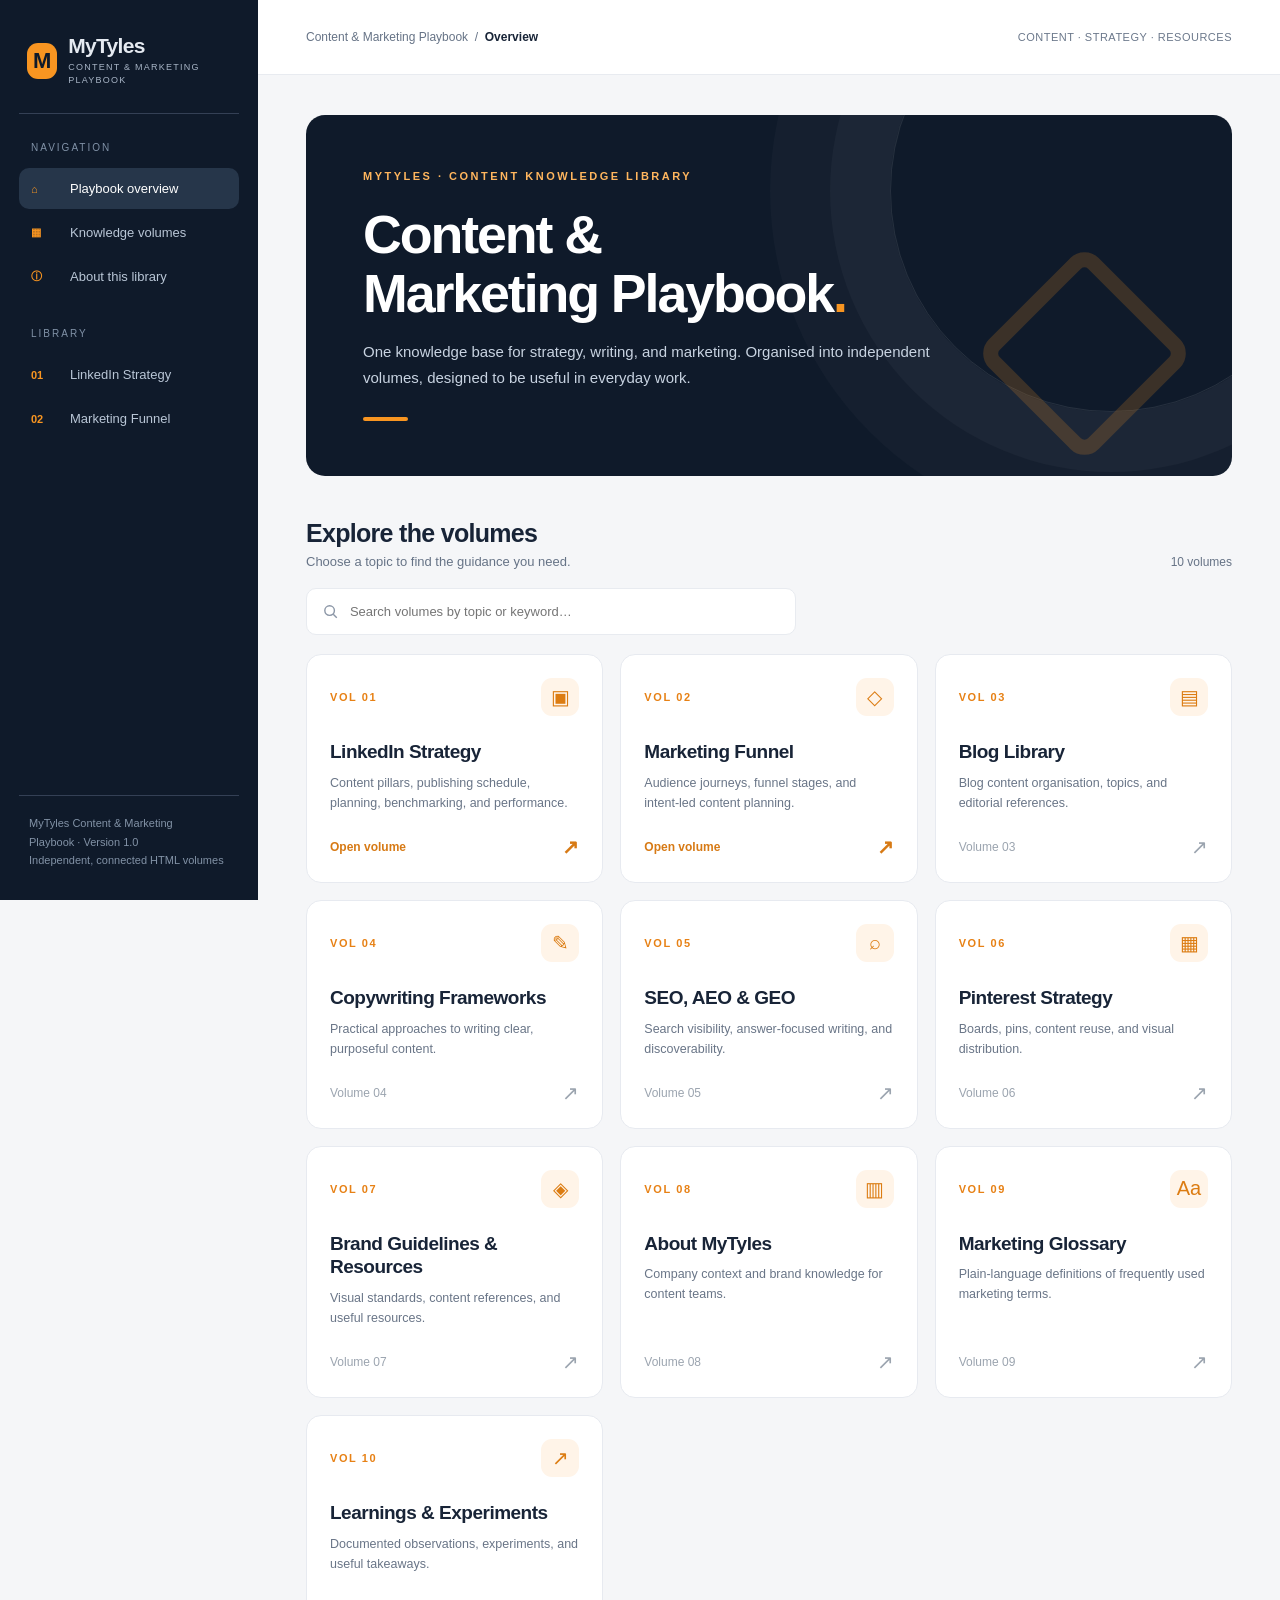
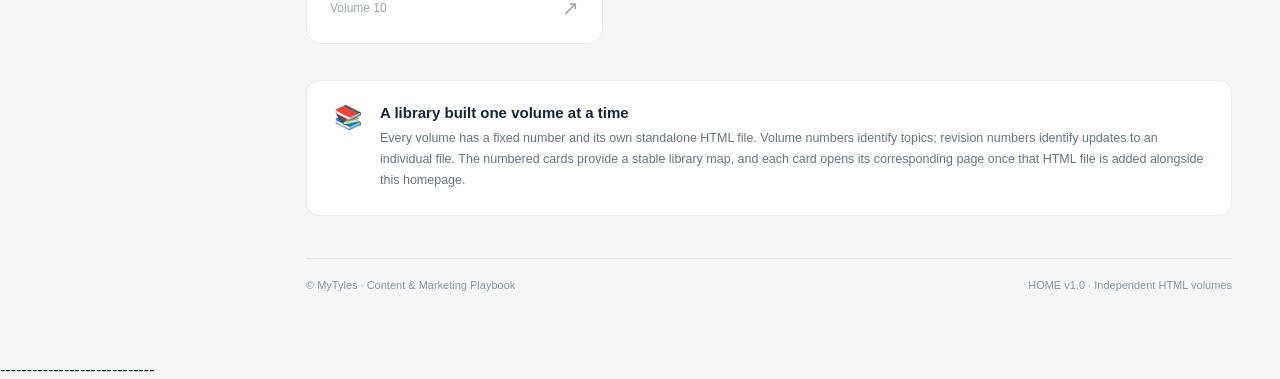
==== commit ff9cf2e7: "Trigger GitHub Pages deployment" ====
--- a/index.html
+++ b/index.html
@@ -14,3 +14,4 @@
 <article class="tile" data-search="marketing glossary terminology definitions terms"><div class="tile-top"><span class="vol">VOL 09</span><span class="glyph">Aa</span></div><h3>Marketing Glossary</h3><p>Plain-language definitions of frequently used marketing terms.</p><div class="tile-bottom"><span>Volume 09</span><span>↗</span></div></article>
 <article class="tile" data-search="learnings experiments tests results insights iterations"><div class="tile-top"><span class="vol">VOL 10</span><span class="glyph">↗</span></div><h3>Learnings &amp; Experiments</h3><p>Documented observations, experiments, and useful takeaways.</p><div class="tile-bottom"><span>Volume 10</span><span>↗</span></div></article>
 </div><div class="empty" id="empty">No volumes match that search. Try another keyword.</div></section><section class="note" id="about"><div class="noteicon">📚</div><div><h3>A library built one volume at a time</h3><p>Every volume has a fixed number and its own standalone HTML file. Volume numbers identify topics; revision numbers identify updates to an individual file. The numbered cards provide a stable library map, and each card opens its corresponding page once that HTML file is added alongside this homepage.</p></div></section><footer class="bottom"><span>© MyTyles · Content &amp; Marketing Playbook</span><span>HOME v1.0 · Independent HTML volumes</span></footer></div></main></div><script>const input=document.getElementById('search'),cards=[...document.querySelectorAll('.tile')],counter=document.getElementById('counter'),empty=document.getElementById('empty'),clear=document.getElementById('clear');function filter(){let q=input.value.trim().toLowerCase(),n=0;cards.forEach(c=>{let match=(c.textContent+' '+c.dataset.search).toLowerCase().includes(q);c.hidden=!match;if(match)n++});counter.textContent=n+' '+(n===1?'volume':'volumes');empty.style.display=n?'none':'block';clear.hidden=!q}input.addEventListener('input',filter);clear.addEventListener('click',()=>{input.value='';filter();input.focus()});filter();</script></body></html>
+-----------------------------
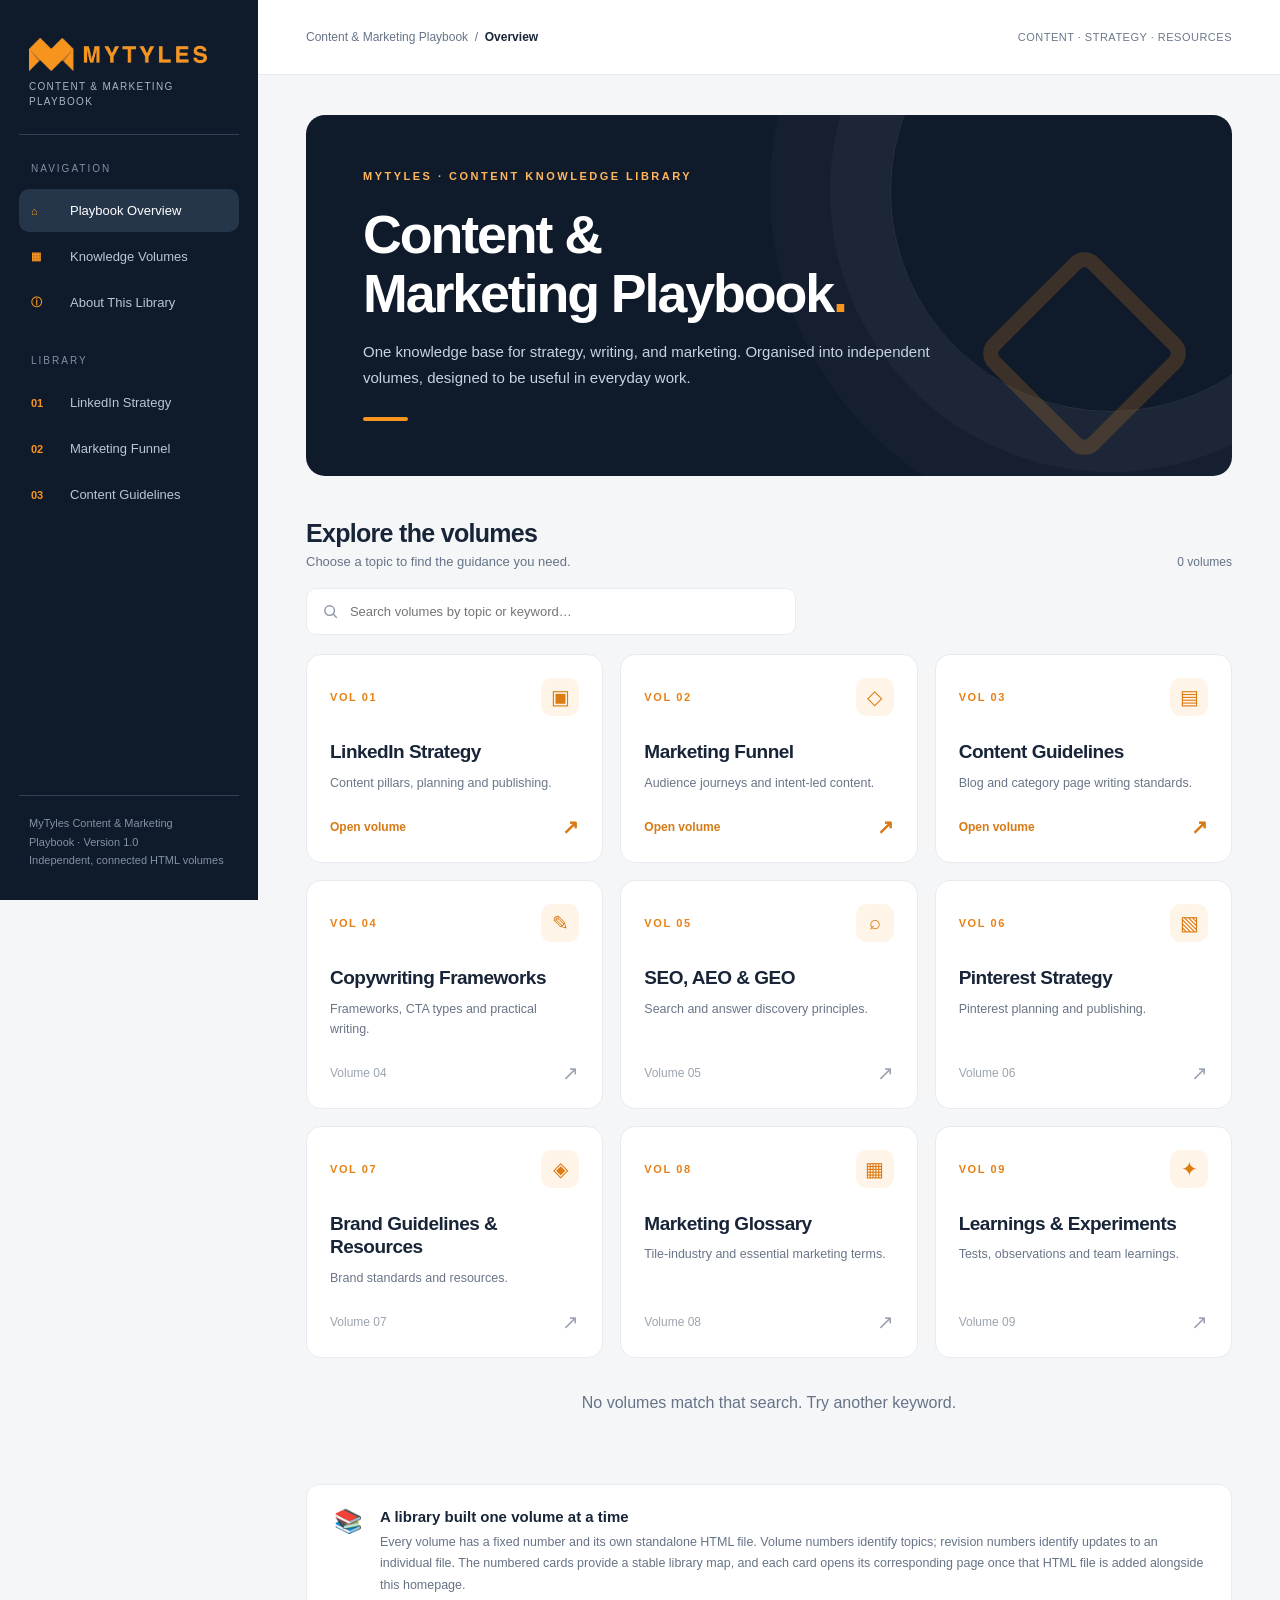
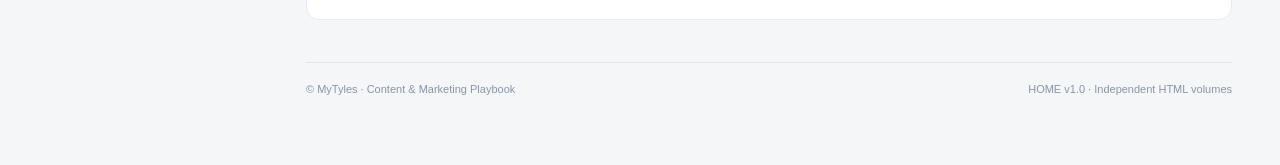
==== commit ff93569c: "Update MyTyles Playbook with VOL 03 and shared design system" ====
--- a/index.html
+++ b/index.html
@@ -2,16 +2,4 @@
 
 <html lang="en"><head><meta charset="utf-8"/><meta content="width=device-width,initial-scale=1" name="viewport"/><meta content="#0F1A2A" name="theme-color"/><title>MyTyles | Content &amp; Marketing Playbook</title><style>
 :root{--navy:#0f1a2a;--navy2:#17283d;--orange:#f89521;--ink:#182437;--muted:#667386;--line:#e8ebf0;--bg:#f5f6f8}*{box-sizing:border-box}html{scroll-behavior:smooth}body{margin:0;background:var(--bg);color:var(--ink);font-family:'Outfit','Montserrat',Inter,'Segoe UI',Arial,sans-serif}button,input{font:inherit}a{color:inherit;text-decoration:none}.shell{display:grid;grid-template-columns:258px minmax(0,1fr);min-height:100vh}.side{background:var(--navy);color:#e5eaf1;padding:30px 19px;position:sticky;top:0;height:100vh;display:flex;flex-direction:column}.brand{display:flex;gap:11px;align-items:center;padding:4px 8px 26px;border-bottom:1px solid #344055}.brandmark{width:36px;height:36px;border-radius:11px;background:var(--orange);display:grid;place-items:center;color:var(--navy);font-weight:900;font-size:22px}.brand strong{display:block;font-size:21px;letter-spacing:-.7px}.brand small{font-size:9px;color:#a8b5c6;letter-spacing:1.25px;line-height:1.45;display:block;margin-top:3px}.navlabel{font-size:10px;color:#8192a7;letter-spacing:2px;margin:28px 12px 12px;text-transform:uppercase}.nav a{display:flex;align-items:center;gap:11px;border-radius:10px;padding:13px 12px;color:#b9c6d6;font-size:13px;margin:3px 0}.nav a:hover,.nav a.active{background:#26364a;color:#fff}.nav .num{color:var(--orange);font-weight:800;font-size:11px;width:28px}.foot{margin-top:auto;padding:18px 10px 0;border-top:1px solid #344055;color:#8292a6;font-size:11px;line-height:1.7}.main{min-width:0}.top{height:75px;background:white;border-bottom:1px solid var(--line);display:flex;align-items:center;justify-content:space-between;padding:0 48px;gap:15px}.crumb{font-size:12px;color:var(--muted)}.crumb b{color:var(--ink)}.topright{font-size:11px;color:#6b788b;letter-spacing:.5px}.content{max-width:1300px;margin:auto;padding:40px 48px 70px}.hero{background:var(--navy);color:white;border-radius:19px;padding:55px 57px;position:relative;overflow:hidden;min-height:320px}.hero:before{content:"";position:absolute;width:440px;height:440px;border:1px solid #ffffff19;border-radius:50%;right:-100px;top:-145px;box-shadow:0 0 0 60px #ffffff08,0 0 0 120px #ffffff06}.hero:after{content:"";position:absolute;right:70px;bottom:45px;width:125px;height:125px;border:15px solid #f8952130;transform:rotate(45deg);border-radius:20px}.eyebrow{font-size:11px;letter-spacing:2.5px;color:#ffb65e;font-weight:750}.hero h1{font-size:clamp(35px,4.2vw,57px);letter-spacing:-2.1px;line-height:1.09;max-width:670px;margin:23px 0 17px;font-weight:750;position:relative;z-index:1}.hero p{color:#c8d3e1;font-size:15px;line-height:1.7;max-width:580px;margin:0;position:relative;z-index:1}.herobar{width:45px;height:4px;background:var(--orange);border-radius:3px;margin-top:27px}.sectionhead{display:flex;justify-content:space-between;align-items:end;gap:20px;margin:43px 0 19px}.sectionhead h2{font-size:25px;letter-spacing:-.7px;margin:0 0 6px}.sectionhead p{font-size:13px;color:var(--muted);margin:0}.count{font-size:12px;color:var(--muted);white-space:nowrap}.toolbar{display:flex;align-items:center;gap:12px;margin-bottom:19px}.search{display:flex;align-items:center;gap:11px;background:white;border:1px solid var(--line);border-radius:10px;padding:0 15px;max-width:490px;flex:1}.search svg{width:18px;color:#8b96a6}.search input{border:0;outline:0;width:100%;padding:15px 0;background:transparent;font-size:13px}.clear{border:0;background:none;color:#6a7585;cursor:pointer;padding:8px}.grid{display:grid;grid-template-columns:repeat(3,minmax(0,1fr));gap:17px}.tile{background:#fff;border:1px solid #e7eaf0;border-radius:15px;padding:23px;min-height:205px;display:flex;flex-direction:column;transition:transform .18s,border-color .18s,box-shadow .18s}.tile.available:hover{transform:translateY(-4px);border-color:#f8ba76;box-shadow:0 12px 30px #17283d13}.tile-top{display:flex;align-items:center;justify-content:space-between}.vol{color:#e78115;font-size:11px;letter-spacing:1.6px;font-weight:800}.glyph{width:38px;height:38px;border-radius:11px;background:#fff4e8;display:grid;place-items:center;color:#dc7c12;font-size:20px}.tile h3{font-size:19px;line-height:1.25;letter-spacing:-.5px;margin:24px 0 9px}.tile p{font-size:12.5px;color:#697587;line-height:1.6;margin:0 0 22px}.tile-bottom{margin-top:auto;display:flex;align-items:center;justify-content:space-between;color:#d77a15;font-size:12px;font-weight:700}.tile:not(.available) .tile-bottom{color:#9ba4af;font-weight:500}.tile:not(.available){cursor:default}.tile:focus-visible,.nav a:focus-visible{outline:3px solid var(--orange);outline-offset:3px}.tile-bottom span:last-child{font-size:20px}.empty{padding:36px;text-align:center;color:var(--muted);display:none}.note{margin-top:36px;background:#fff;border:1px solid var(--line);border-radius:13px;padding:23px 27px;display:flex;gap:17px;align-items:start}.noteicon{font-size:23px}.note h3{font-size:15px;margin:0 0 7px}.note p{font-size:12.5px;line-height:1.7;color:var(--muted);margin:0}.bottom{margin-top:42px;padding-top:20px;border-top:1px solid #e1e5ea;display:flex;justify-content:space-between;gap:15px;color:#8a95a5;font-size:11px}.mobiletop{display:none}@media(max-width:1050px){.grid{grid-template-columns:repeat(2,minmax(0,1fr))}.content{padding:30px}.top{padding:0 30px}}@media(max-width:720px){.shell{display:block}.side{display:none}.mobiletop{display:flex;align-items:center;gap:10px;background:var(--navy);color:#fff;padding:14px 20px}.mobiletop .brandmark{width:29px;height:29px;font-size:18px}.top{height:54px;padding:0 20px}.content{padding:20px 16px 45px}.hero{padding:34px 25px;min-height:285px}.hero h1{font-size:38px}.hero:after{right:-15px;bottom:-10px}.grid{grid-template-columns:1fr}.tile{min-height:180px}.sectionhead{margin-top:32px}.bottom{flex-direction:column}.topright{display:none}}
-</style></head><body><div class="shell"><aside class="side"><div class="brand"><div class="brandmark">M</div><div><strong>MyTyles</strong><small>CONTENT &amp; MARKETING PLAYBOOK</small></div></div><div class="navlabel">Navigation</div><nav class="nav"><a class="active" href="index.html"><span class="num">⌂</span>Playbook overview</a><a href="#volumes"><span class="num">▦</span>Knowledge volumes</a><a href="#about"><span class="num">ⓘ</span>About this library</a></nav><div class="navlabel">Library</div><nav class="nav" aria-label="Available volumes"><a href="VOL-01_LinkedIn-Strategy.html"><span class="num">01</span>LinkedIn Strategy</a><a href="VOL-02_Marketing-Funnel.html"><span class="num">02</span>Marketing Funnel</a></nav><div class="foot">MyTyles Content &amp; Marketing<br/>Playbook · Version 1.0<br/>Independent, connected HTML volumes</div></aside><main class="main"><div class="mobiletop"><div class="brandmark">M</div><strong>MyTyles <span style="font-weight:400;color:#aab6c5">/ Playbook</span></strong></div><header class="top"><div class="crumb">Content &amp; Marketing Playbook  /  <b>Overview</b></div><div class="topright">CONTENT · STRATEGY · RESOURCES</div></header><div class="content"><section class="hero"><div class="eyebrow">MYTYLES · CONTENT KNOWLEDGE LIBRARY</div><h1>Content &amp;<br/>Marketing Playbook<span style="color:var(--orange)">.</span></h1><p>One knowledge base for strategy, writing, and marketing. Organised into independent volumes, designed to be useful in everyday work.</p><div class="herobar"></div></section><section id="volumes"><div class="sectionhead"><div><h2>Explore the volumes</h2><p>Choose a topic to find the guidance you need.</p></div><div class="count" id="counter">10 volumes</div></div><div class="toolbar"><label class="search"><svg fill="none" stroke="currentColor" stroke-width="2" viewbox="0 0 24 24"><circle cx="10.8" cy="10.8" r="6.8"></circle><path d="m16 16 5 5"></path></svg><input aria-label="Search volumes" id="search" placeholder="Search volumes by topic or keyword…" type="search"/><button aria-label="Clear search" class="clear" hidden="" id="clear">×</button></label></div><div class="grid" id="grid">
-<a class="tile available" data-search="linkedin strategy social media content pillars calendar publishing competitor benchmarking performance" href="VOL-01_LinkedIn-Strategy.html"><div class="tile-top"><span class="vol">VOL 01</span><span class="glyph">▣</span></div><h3>LinkedIn Strategy</h3><p>Content pillars, publishing schedule, planning, benchmarking, and performance.</p><div class="tile-bottom"><span>Open volume</span><span>↗</span></div></a>
-<a aria-label="Open VOL 02 Marketing Funnel" class="tile available" data-search="marketing funnel tofu mofu bofu awareness consideration conversion search intent" href="VOL-02_Marketing-Funnel.html"><div class="tile-top"><span class="vol">VOL 02</span><span class="glyph">◇</span></div><h3>Marketing Funnel</h3><p>Audience journeys, funnel stages, and intent-led content planning.</p><div class="tile-bottom"><span>Open volume</span><span>↗</span></div></a>
-<article class="tile" data-search="blog library articles topics content classification editorial"><div class="tile-top"><span class="vol">VOL 03</span><span class="glyph">▤</span></div><h3>Blog Library</h3><p>Blog content organisation, topics, and editorial references.</p><div class="tile-bottom"><span>Volume 03</span><span>↗</span></div></article>
-<article class="tile" data-search="copywriting frameworks writing captions hooks cta structure"><div class="tile-top"><span class="vol">VOL 04</span><span class="glyph">✎</span></div><h3>Copywriting Frameworks</h3><p>Practical approaches to writing clear, purposeful content.</p><div class="tile-bottom"><span>Volume 04</span><span>↗</span></div></article>
-<article class="tile" data-search="seo aeo geo search optimisation answer engines generative search"><div class="tile-top"><span class="vol">VOL 05</span><span class="glyph">⌕</span></div><h3>SEO, AEO &amp; GEO</h3><p>Search visibility, answer-focused writing, and discoverability.</p><div class="tile-bottom"><span>Volume 05</span><span>↗</span></div></article>
-<article class="tile" data-search="pinterest strategy boards pins visual content distribution"><div class="tile-top"><span class="vol">VOL 06</span><span class="glyph">▦</span></div><h3>Pinterest Strategy</h3><p>Boards, pins, content reuse, and visual distribution.</p><div class="tile-bottom"><span>Volume 06</span><span>↗</span></div></article>
-<article class="tile" data-search="brand guidelines resources colours typography assets visuals"><div class="tile-top"><span class="vol">VOL 07</span><span class="glyph">◈</span></div><h3>Brand Guidelines &amp; Resources</h3><p>Visual standards, content references, and useful resources.</p><div class="tile-bottom"><span>Volume 07</span><span>↗</span></div></article>
-<article class="tile" data-search="about mytyles company products mission experience centre"><div class="tile-top"><span class="vol">VOL 08</span><span class="glyph">▥</span></div><h3>About MyTyles</h3><p>Company context and brand knowledge for content teams.</p><div class="tile-bottom"><span>Volume 08</span><span>↗</span></div></article>
-<article class="tile" data-search="marketing glossary terminology definitions terms"><div class="tile-top"><span class="vol">VOL 09</span><span class="glyph">Aa</span></div><h3>Marketing Glossary</h3><p>Plain-language definitions of frequently used marketing terms.</p><div class="tile-bottom"><span>Volume 09</span><span>↗</span></div></article>
-<article class="tile" data-search="learnings experiments tests results insights iterations"><div class="tile-top"><span class="vol">VOL 10</span><span class="glyph">↗</span></div><h3>Learnings &amp; Experiments</h3><p>Documented observations, experiments, and useful takeaways.</p><div class="tile-bottom"><span>Volume 10</span><span>↗</span></div></article>
-</div><div class="empty" id="empty">No volumes match that search. Try another keyword.</div></section><section class="note" id="about"><div class="noteicon">📚</div><div><h3>A library built one volume at a time</h3><p>Every volume has a fixed number and its own standalone HTML file. Volume numbers identify topics; revision numbers identify updates to an individual file. The numbered cards provide a stable library map, and each card opens its corresponding page once that HTML file is added alongside this homepage.</p></div></section><footer class="bottom"><span>© MyTyles · Content &amp; Marketing Playbook</span><span>HOME v1.0 · Independent HTML volumes</span></footer></div></main></div><script>const input=document.getElementById('search'),cards=[...document.querySelectorAll('.tile')],counter=document.getElementById('counter'),empty=document.getElementById('empty'),clear=document.getElementById('clear');function filter(){let q=input.value.trim().toLowerCase(),n=0;cards.forEach(c=>{let match=(c.textContent+' '+c.dataset.search).toLowerCase().includes(q);c.hidden=!match;if(match)n++});counter.textContent=n+' '+(n===1?'volume':'volumes');empty.style.display=n?'none':'block';clear.hidden=!q}input.addEventListener('input',filter);clear.addEventListener('click',()=>{input.value='';filter();input.focus()});filter();</script></body></html>
------------------------------
+</style><style>.brand{display:block;padding:8px 10px 25px}.brand .home-logo{display:block;width:178px;height:auto;max-height:70px;object-fit:contain;object-position:left center;margin-bottom:8px}.brand small{font-size:10px;letter-spacing:1.3px;line-height:1.5}.nav a{min-height:43px}</style></head><body><div class="shell"><aside class="side"><div class="brand"><img alt="MyTyles official logo" class="home-logo" src="mytyles-logo.png"/><small>CONTENT &amp; MARKETING PLAYBOOK</small></div><div class="navlabel">Navigation</div><nav class="nav"><a class="active" href="#top"><span class="num">⌂</span>Playbook Overview</a><a class="" href="#volumes"><span class="num">▦</span>Knowledge Volumes</a><a class="" href="#about"><span class="num">ⓘ</span>About This Library</a></nav><div class="navlabel">Library</div><nav aria-label="Available volumes" class="nav" data-library-home-list=""></nav><div class="foot">MyTyles Content &amp; Marketing<br/>Playbook · Version 1.0<br/>Independent, connected HTML volumes</div></aside><main class="main"><div class="mobiletop"><div class="brandmark">M</div><strong>MyTyles <span style="font-weight:400;color:#aab6c5">/ Playbook</span></strong></div><header class="top"><div class="crumb">Content &amp; Marketing Playbook  /  <b>Overview</b></div><div class="topright">CONTENT · STRATEGY · RESOURCES</div></header><div class="content"><section class="hero" id="top"><div class="eyebrow">MYTYLES · CONTENT KNOWLEDGE LIBRARY</div><h1>Content &amp;<br/>Marketing Playbook<span style="color:var(--orange)">.</span></h1><p>One knowledge base for strategy, writing, and marketing. Organised into independent volumes, designed to be useful in everyday work.</p><div class="herobar"></div></section><section id="volumes"><div class="sectionhead"><div><h2>Explore the volumes</h2><p>Choose a topic to find the guidance you need.</p></div><div class="count" id="counter">10 volumes</div></div><div class="toolbar"><label class="search"><svg fill="none" stroke="currentColor" stroke-width="2" viewbox="0 0 24 24"><circle cx="10.8" cy="10.8" r="6.8"></circle><path d="m16 16 5 5"></path></svg><input aria-label="Search volumes" id="search" placeholder="Search volumes by topic or keyword…" type="search"/><button aria-label="Clear search" class="clear" hidden="" id="clear">×</button></label></div><div class="grid" data-library-cards="" id="grid"></div><div class="empty" id="empty">No volumes match that search. Try another keyword.</div></section><section class="note" id="about"><div class="noteicon">📚</div><div><h3>A library built one volume at a time</h3><p>Every volume has a fixed number and its own standalone HTML file. Volume numbers identify topics; revision numbers identify updates to an individual file. The numbered cards provide a stable library map, and each card opens its corresponding page once that HTML file is added alongside this homepage.</p></div></section><footer class="bottom"><span>© MyTyles · Content &amp; Marketing Playbook</span><span>HOME v1.0 · Independent HTML volumes</span></footer></div></main></div><script>const input=document.getElementById('search'),cards=[...document.querySelectorAll('.tile')],counter=document.getElementById('counter'),empty=document.getElementById('empty'),clear=document.getElementById('clear');function filter(){let q=input.value.trim().toLowerCase(),n=0;cards.forEach(c=>{let match=(c.textContent+' '+c.dataset.search).toLowerCase().includes(q);c.hidden=!match;if(match)n++});counter.textContent=n+' '+(n===1?'volume':'volumes');empty.style.display=n?'none':'block';clear.hidden=!q}input.addEventListener('input',filter);clear.addEventListener('click',()=>{input.value='';filter();input.focus()});filter();</script><script src="volumes.js"></script><script src="playbook.js"></script></body></html>
